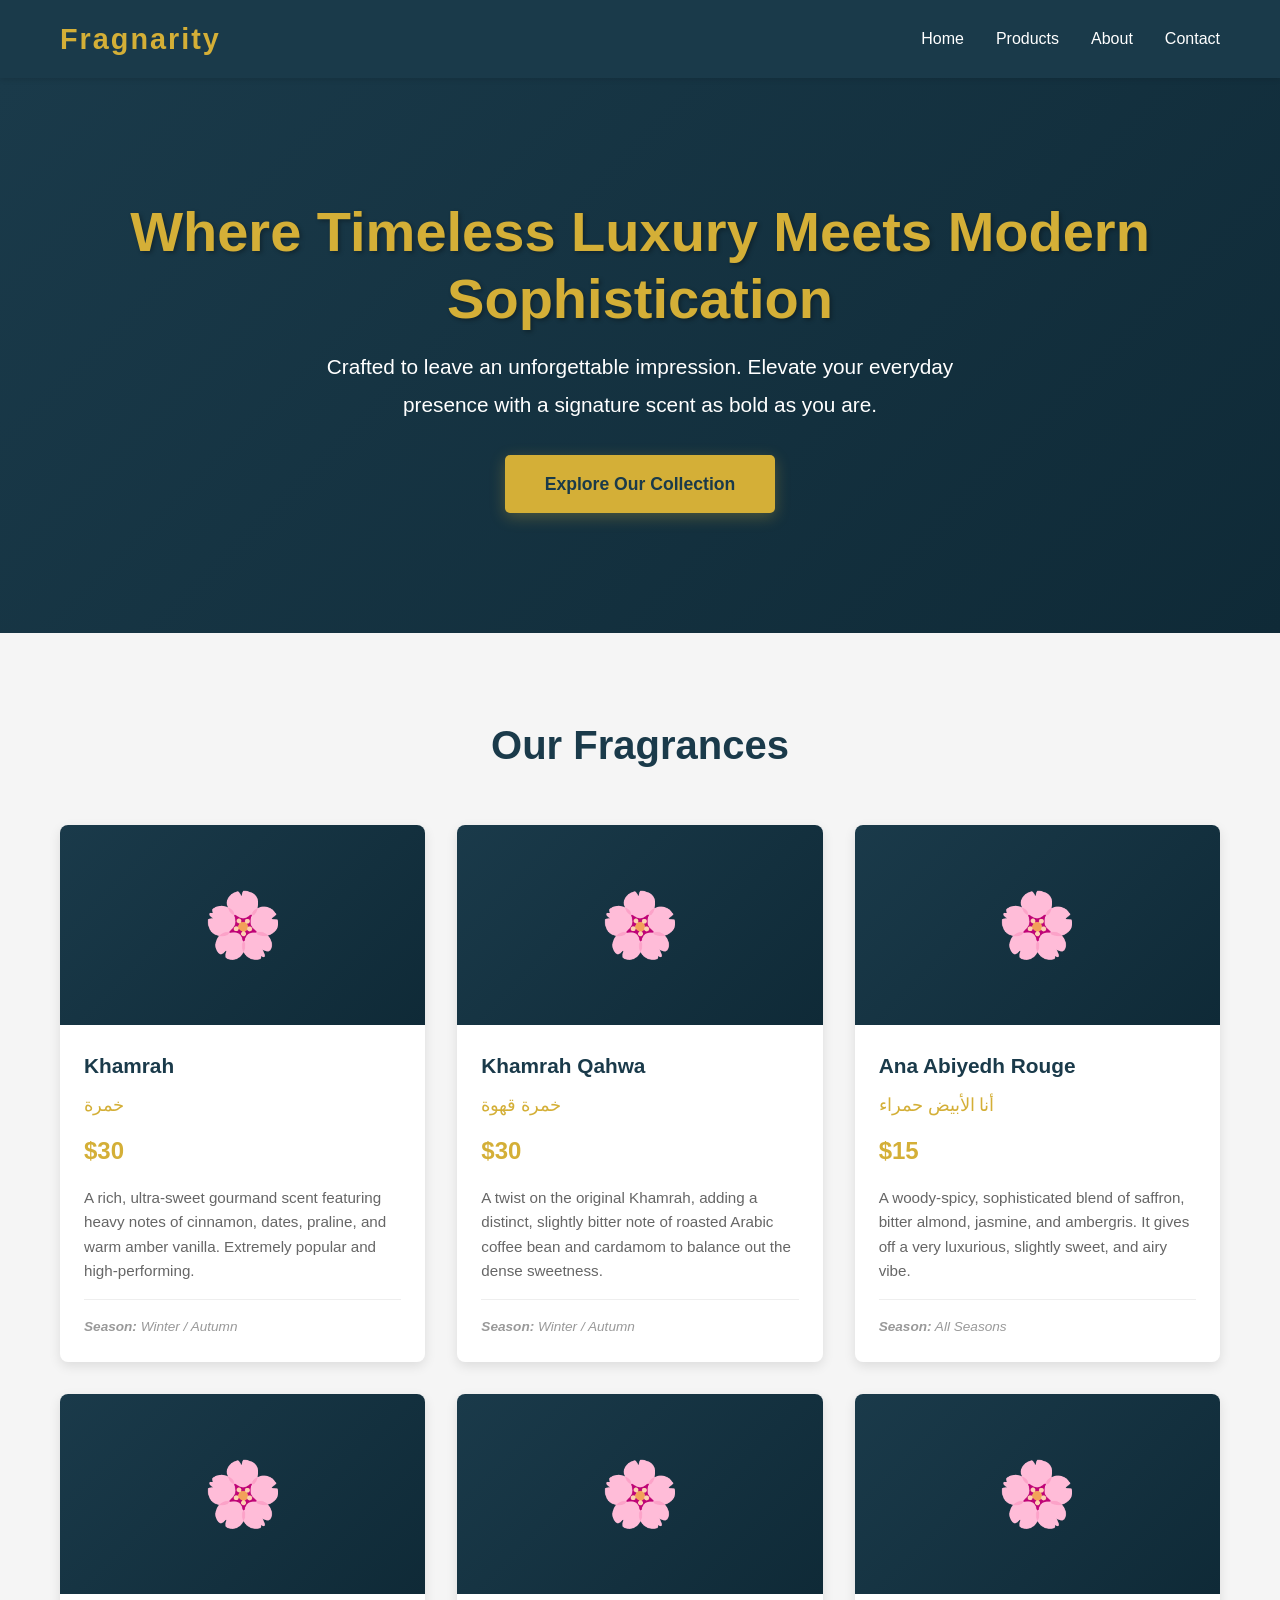
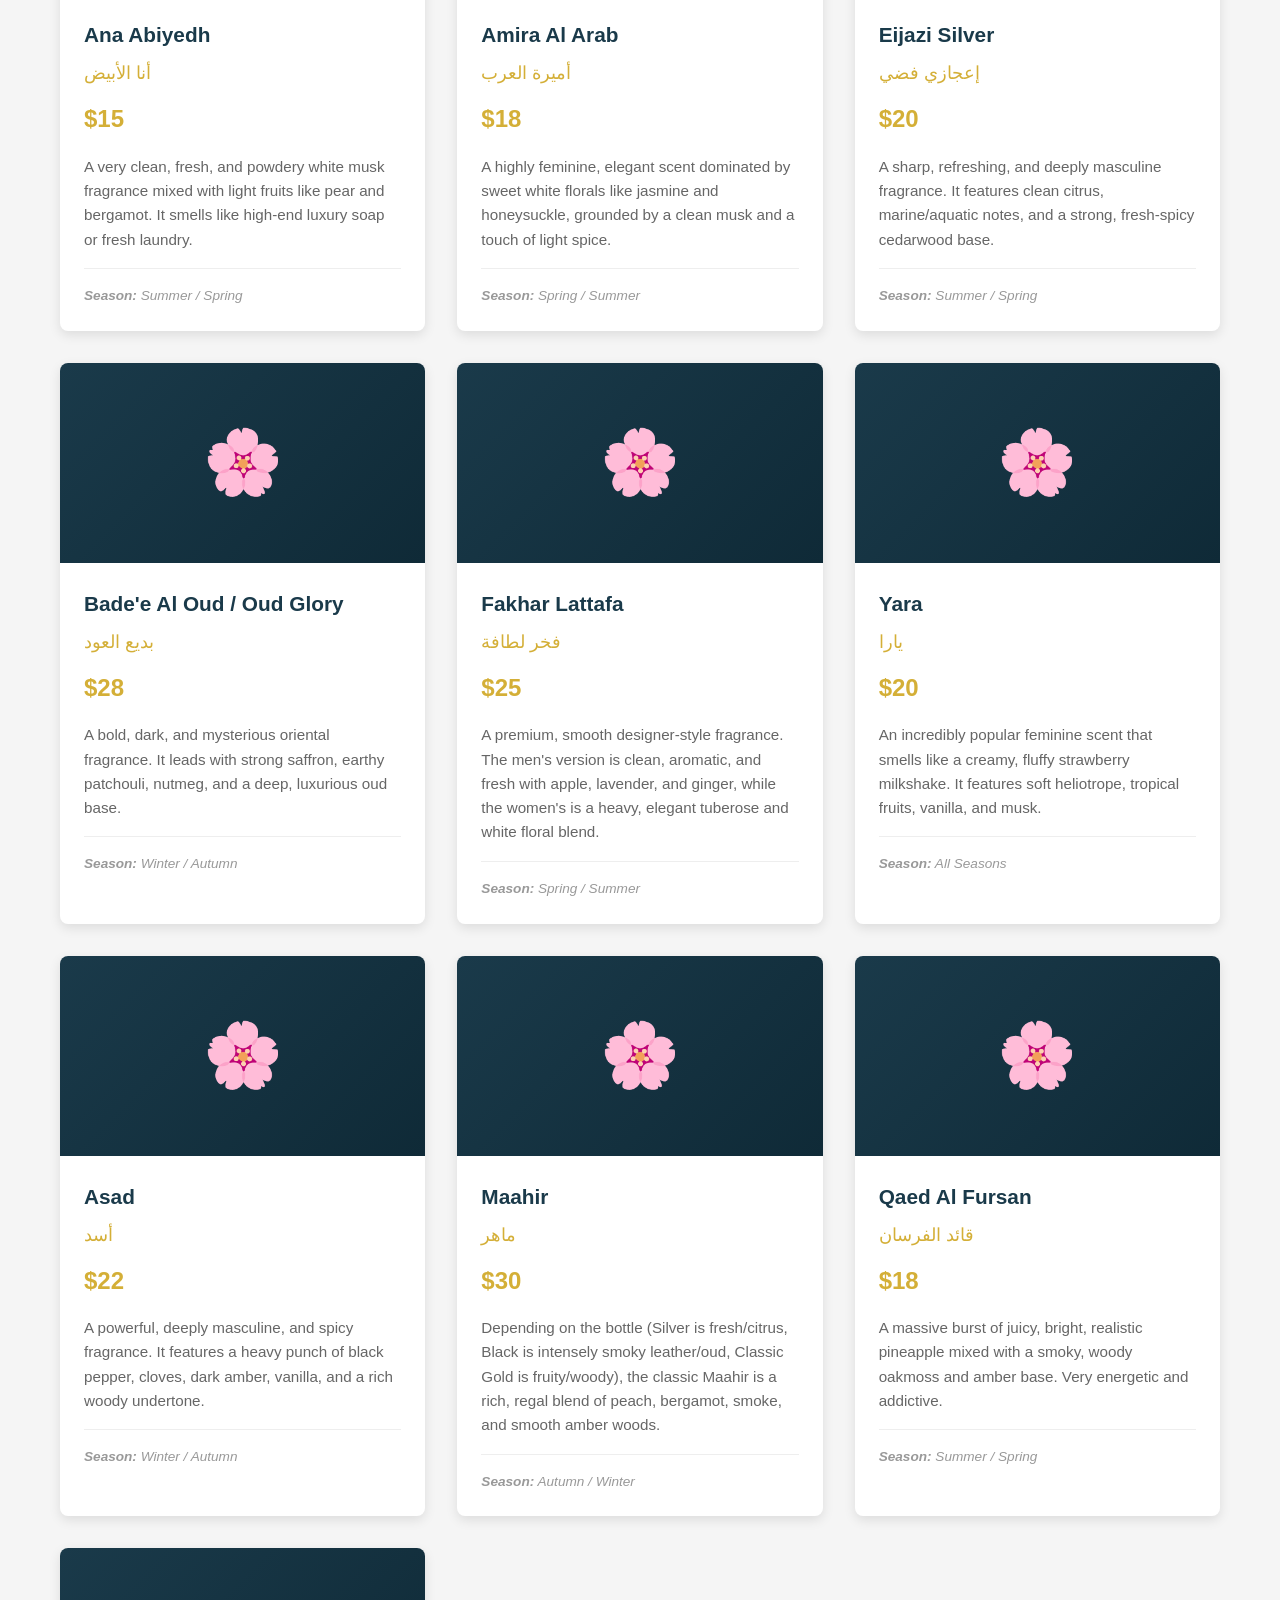
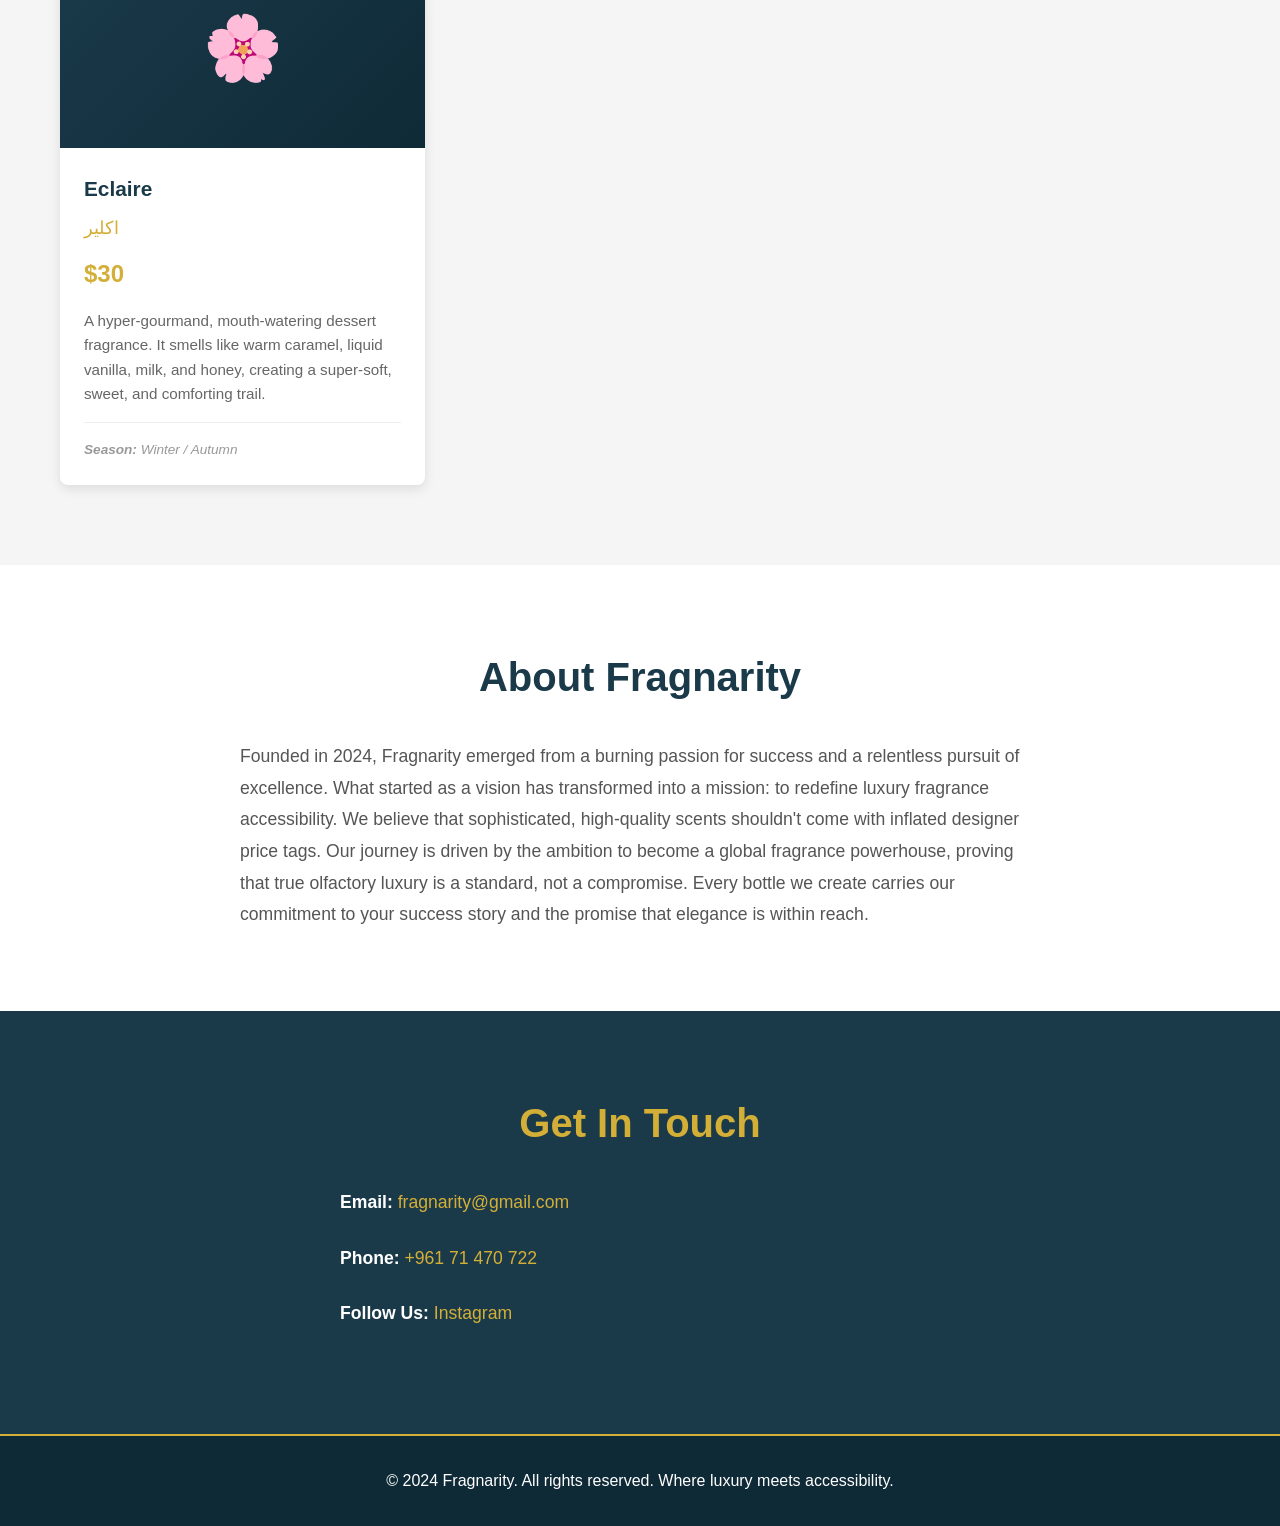
==== index.html @ d2500470 "Initial commit: Fragnarity luxury fragrance website with all 13 fragrances" ====
<!DOCTYPE html>
<html lang="en">
<head>
    <meta charset="UTF-8">
    <meta name="viewport" content="width=device-width, initial-scale=1.0">
    <title>Fragnarity - Luxury Fragrances</title>
    <link rel="stylesheet" href="styles.css">
</head>
<body>
    <!-- Navigation -->
    <nav class="navbar">
        <div class="container">
            <div class="logo">Fragnarity</div>
            <ul class="nav-links">
                <li><a href="#home">Home</a></li>
                <li><a href="#products">Products</a></li>
                <li><a href="#about">About</a></li>
                <li><a href="#contact">Contact</a></li>
            </ul>
        </div>
    </nav>

    <!-- Hero Section -->
    <section id="home" class="hero">
        <div class="hero-content">
            <h1>Where Timeless Luxury Meets Modern Sophistication</h1>
            <p>Crafted to leave an unforgettable impression. Elevate your everyday presence with a signature scent as bold as you are.</p>
            <a href="#products" class="cta-button">Explore Our Collection</a>
        </div>
    </section>

    <!-- Products Section -->
    <section id="products" class="products">
        <div class="container">
            <h2>Our Fragrances</h2>
            <div class="products-grid" id="productsGrid"></div>
        </div>
    </section>

    <!-- About Section -->
    <section id="about" class="about">
        <div class="container">
            <h2>About Fragnarity</h2>
            <p>Founded in 2024, Fragnarity emerged from a burning passion for success and a relentless pursuit of excellence. What started as a vision has transformed into a mission: to redefine luxury fragrance accessibility. We believe that sophisticated, high-quality scents shouldn't come with inflated designer price tags. Our journey is driven by the ambition to become a global fragrance powerhouse, proving that true olfactory luxury is a standard, not a compromise. Every bottle we create carries our commitment to your success story and the promise that elegance is within reach.</p>
        </div>
    </section>

    <!-- Contact Section -->
    <section id="contact" class="contact">
        <div class="container">
            <h2>Get In Touch</h2>
            <div class="contact-content">
                <div class="contact-info">
                    <p><strong>Email:</strong> <a href="mailto:fragnarity@gmail.com">fragnarity@gmail.com</a></p>
                    <p><strong>Phone:</strong> <a href="tel:+96171470722">+961 71 470 722</a></p>
                    <p><strong>Follow Us:</strong> <a href="https://www.instagram.com/fragnarity?igsh=MWprYTBudDVkbG15ZQ==" target="_blank">Instagram</a></p>
                </div>
            </div>
        </div>
    </section>

    <!-- Footer -->
    <footer>
        <p>&copy; 2024 Fragnarity. All rights reserved. Where luxury meets accessibility.</p>
    </footer>

    <script src="script.js"></script>
</body>
</html>
---- styles.css ----
* {
    margin: 0;
    padding: 0;
    box-sizing: border-box;
}

:root {
    --primary-color: #1a3a4a;
    --accent-color: #d4af37;
    --text-color: #333;
    --light-bg: #f5f5f5;
    --white: #ffffff;
}

body {
    font-family: 'Segoe UI', Tahoma, Geneva, Verdana, sans-serif;
    line-height: 1.6;
    color: var(--text-color);
}

.container {
    max-width: 1200px;
    margin: 0 auto;
    padding: 0 20px;
}

/* Navigation */
.navbar {
    background-color: var(--primary-color);
    padding: 1rem 0;
    position: sticky;
    top: 0;
    z-index: 100;
    box-shadow: 0 2px 5px rgba(0, 0, 0, 0.1);
}

.navbar .container {
    display: flex;
    justify-content: space-between;
    align-items: center;
}

.logo {
    font-size: 1.8rem;
    font-weight: bold;
    color: var(--accent-color);
    letter-spacing: 2px;
}

.nav-links {
    display: flex;
    list-style: none;
    gap: 2rem;
}

.nav-links a {
    color: var(--white);
    text-decoration: none;
    transition: color 0.3s ease;
    font-weight: 500;
}

.nav-links a:hover {
    color: var(--accent-color);
}

/* Hero Section */
.hero {
    background: linear-gradient(135deg, var(--primary-color) 0%, #0f2a37 100%);
    color: var(--white);
    padding: 120px 20px;
    text-align: center;
    min-height: 500px;
    display: flex;
    align-items: center;
    justify-content: center;
}

.hero-content h1 {
    font-size: 3.5rem;
    margin-bottom: 1rem;
    line-height: 1.2;
    color: var(--accent-color);
    text-shadow: 2px 2px 4px rgba(0, 0, 0, 0.3);
}

.hero-content p {
    font-size: 1.3rem;
    margin-bottom: 2rem;
    max-width: 700px;
    margin-left: auto;
    margin-right: auto;
    line-height: 1.8;
}

.cta-button {
    display: inline-block;
    background-color: var(--accent-color);
    color: var(--primary-color);
    padding: 15px 40px;
    text-decoration: none;
    border-radius: 5px;
    font-weight: bold;
    font-size: 1.1rem;
    transition: all 0.3s ease;
    box-shadow: 0 4px 15px rgba(212, 175, 55, 0.3);
}

.cta-button:hover {
    background-color: #e5c158;
    transform: translateY(-2px);
    box-shadow: 0 6px 20px rgba(212, 175, 55, 0.4);
}

/* Products Section */
.products {
    padding: 80px 20px;
    background-color: var(--light-bg);
}

.products h2 {
    text-align: center;
    font-size: 2.5rem;
    margin-bottom: 3rem;
    color: var(--primary-color);
}

.products-grid {
    display: grid;
    grid-template-columns: repeat(auto-fit, minmax(300px, 1fr));
    gap: 2rem;
}

.product-card {
    background: var(--white);
    border-radius: 8px;
    overflow: hidden;
    box-shadow: 0 4px 12px rgba(0, 0, 0, 0.1);
    transition: all 0.3s ease;
}

.product-card:hover {
    transform: translateY(-5px);
    box-shadow: 0 8px 20px rgba(0, 0, 0, 0.15);
}

.product-image {
    background: linear-gradient(135deg, var(--primary-color), #0f2a37);
    height: 200px;
    display: flex;
    align-items: center;
    justify-content: center;
    color: var(--accent-color);
    font-size: 4rem;
}

.product-content {
    padding: 1.5rem;
}

.product-name {
    font-size: 1.3rem;
    color: var(--primary-color);
    margin-bottom: 0.5rem;
    font-weight: bold;
}

.product-arabic {
    font-size: 1.1rem;
    color: var(--accent-color);
    margin-bottom: 0.8rem;
}

.product-price {
    font-size: 1.5rem;
    color: var(--accent-color);
    font-weight: bold;
    margin-bottom: 1rem;
}

.product-description {
    font-size: 0.95rem;
    color: #666;
    line-height: 1.6;
    margin-bottom: 0.8rem;
}

.product-season {
    font-size: 0.85rem;
    color: #999;
    font-style: italic;
    margin-top: 1rem;
    padding-top: 1rem;
    border-top: 1px solid #eee;
}

/* About Section */
.about {
    padding: 80px 20px;
    background-color: var(--white);
}

.about h2 {
    text-align: center;
    font-size: 2.5rem;
    margin-bottom: 2rem;
    color: var(--primary-color);
}

.about p {
    font-size: 1.1rem;
    line-height: 1.8;
    max-width: 800px;
    margin: 0 auto;
    color: #555;
}

/* Contact Section */
.contact {
    padding: 80px 20px;
    background-color: var(--primary-color);
    color: var(--white);
}

.contact h2 {
    text-align: center;
    font-size: 2.5rem;
    margin-bottom: 2rem;
    color: var(--accent-color);
}

.contact-content {
    max-width: 600px;
    margin: 0 auto;
}

.contact-info p {
    font-size: 1.1rem;
    margin-bottom: 1.5rem;
    line-height: 1.8;
}

.contact-info a {
    color: var(--accent-color);
    text-decoration: none;
    transition: all 0.3s ease;
}

.contact-info a:hover {
    text-decoration: underline;
}

/* Footer */
footer {
    background-color: #0f2a37;
    color: var(--white);
    text-align: center;
    padding: 2rem;
    border-top: 2px solid var(--accent-color);
}

footer p {
    margin: 0;
}

/* Responsive Design */
@media (max-width: 768px) {
    .hero-content h1 {
        font-size: 2rem;
    }

    .hero-content p {
        font-size: 1rem;
    }

    .nav-links {
        gap: 1rem;
        font-size: 0.9rem;
    }

    .products h2,
    .about h2,
    .contact h2 {
        font-size: 2rem;
    }

    .products-grid {
        grid-template-columns: 1fr;
    }
}

@media (max-width: 480px) {
    .hero-content h1 {
        font-size: 1.5rem;
    }

    .logo {
        font-size: 1.2rem;
    }

    .nav-links {
        gap: 0.5rem;
        font-size: 0.8rem;
    }
}
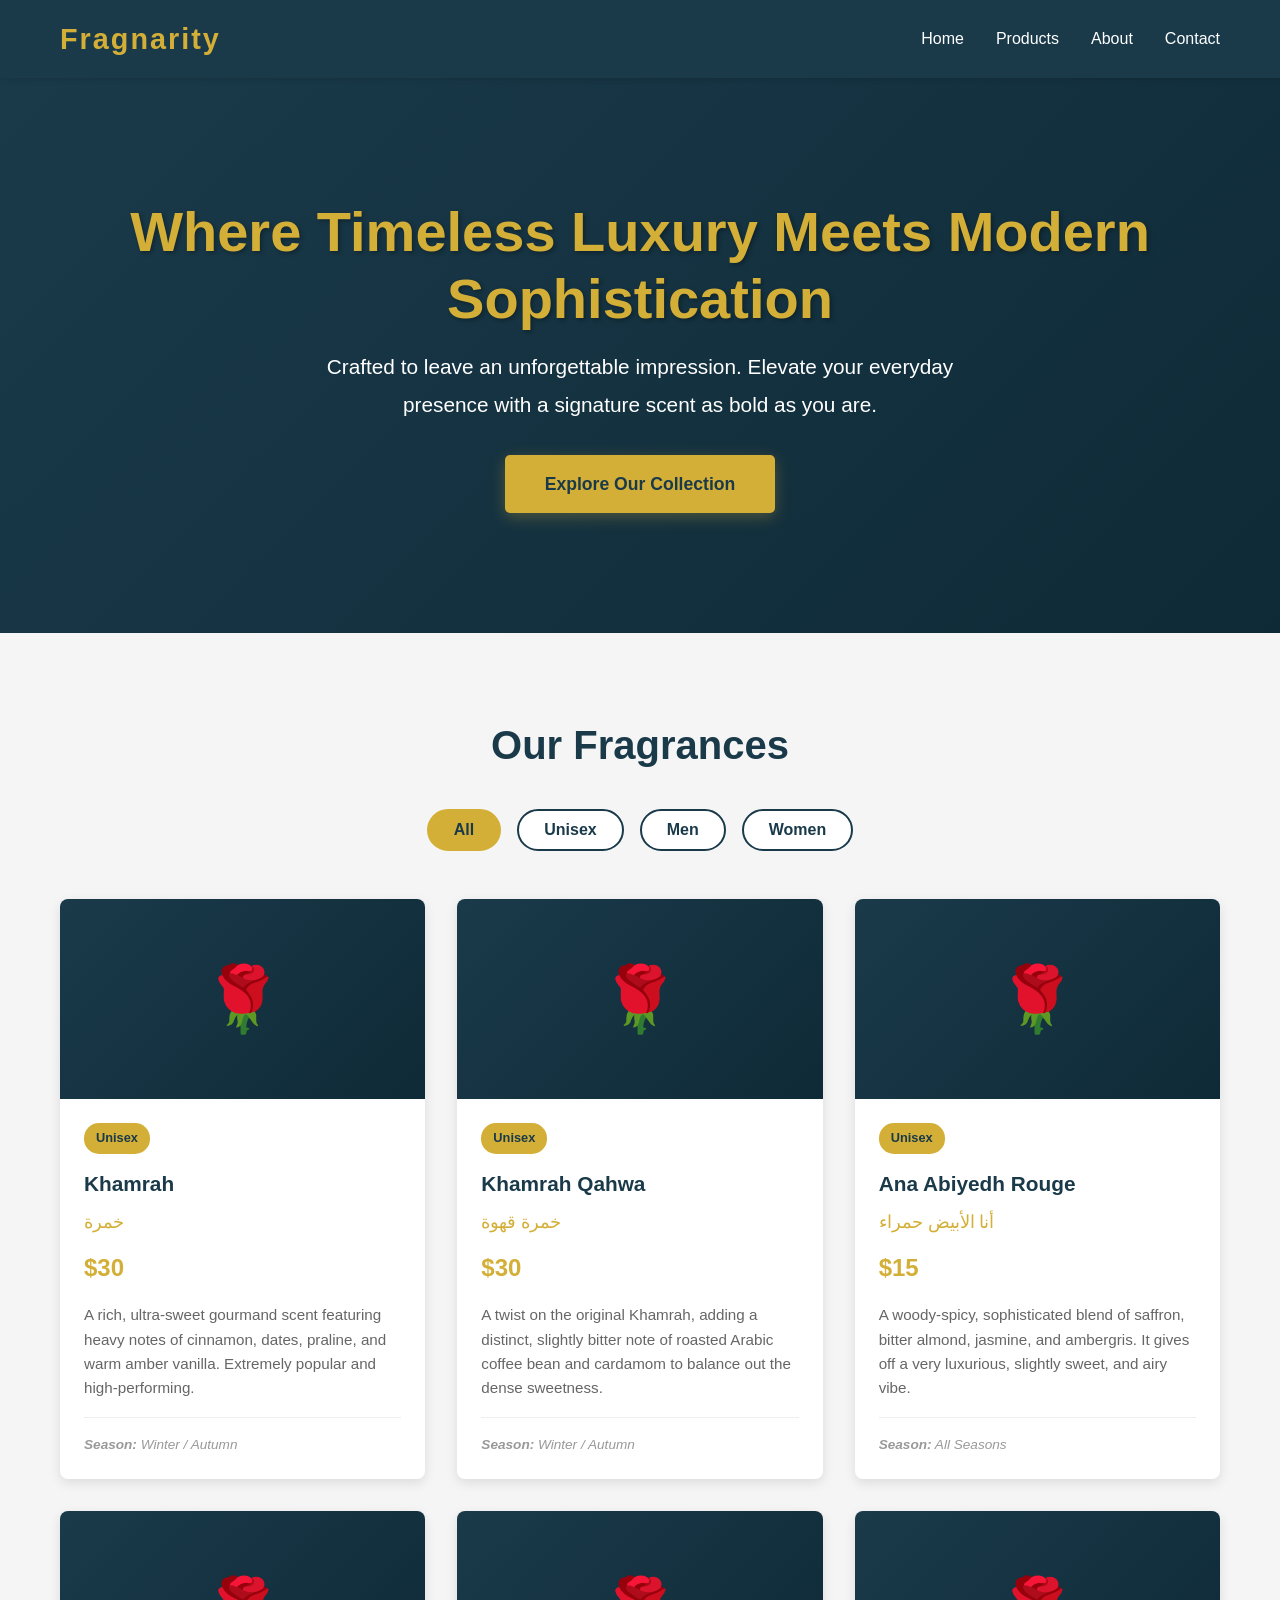
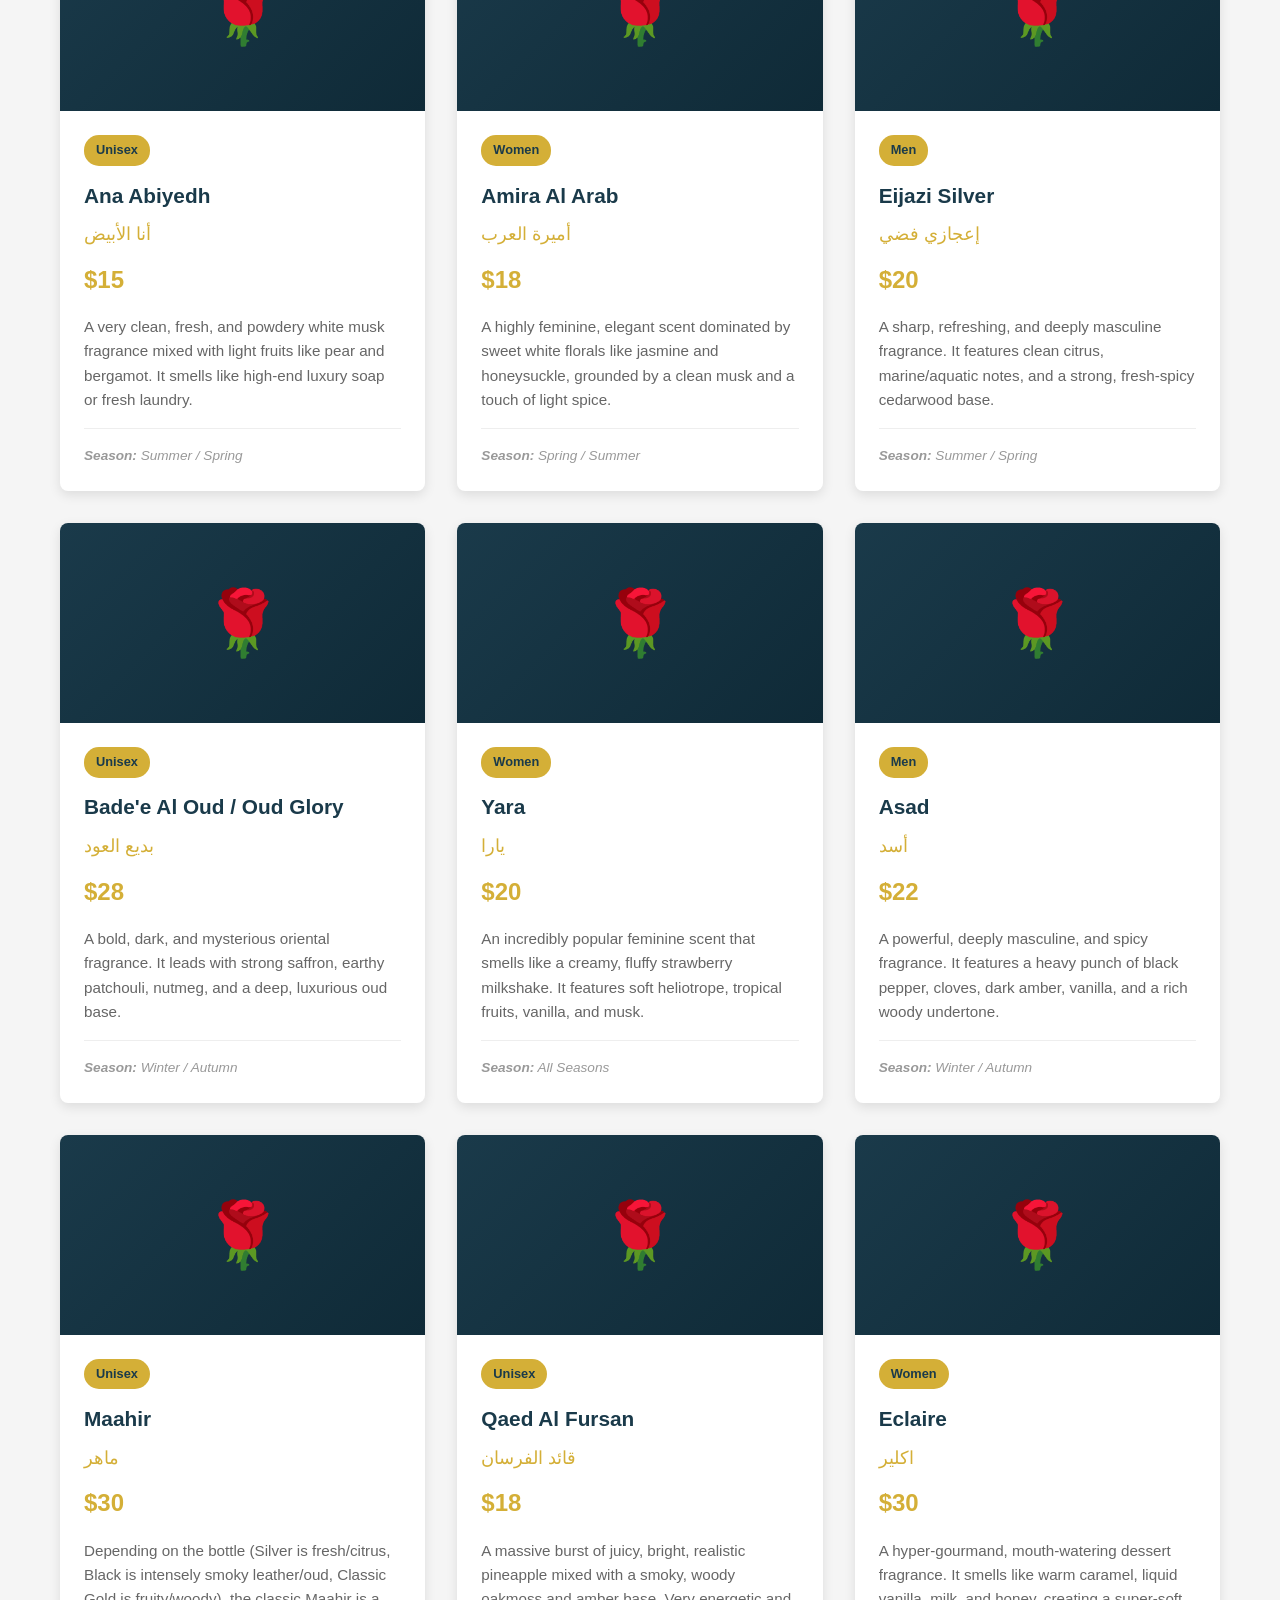
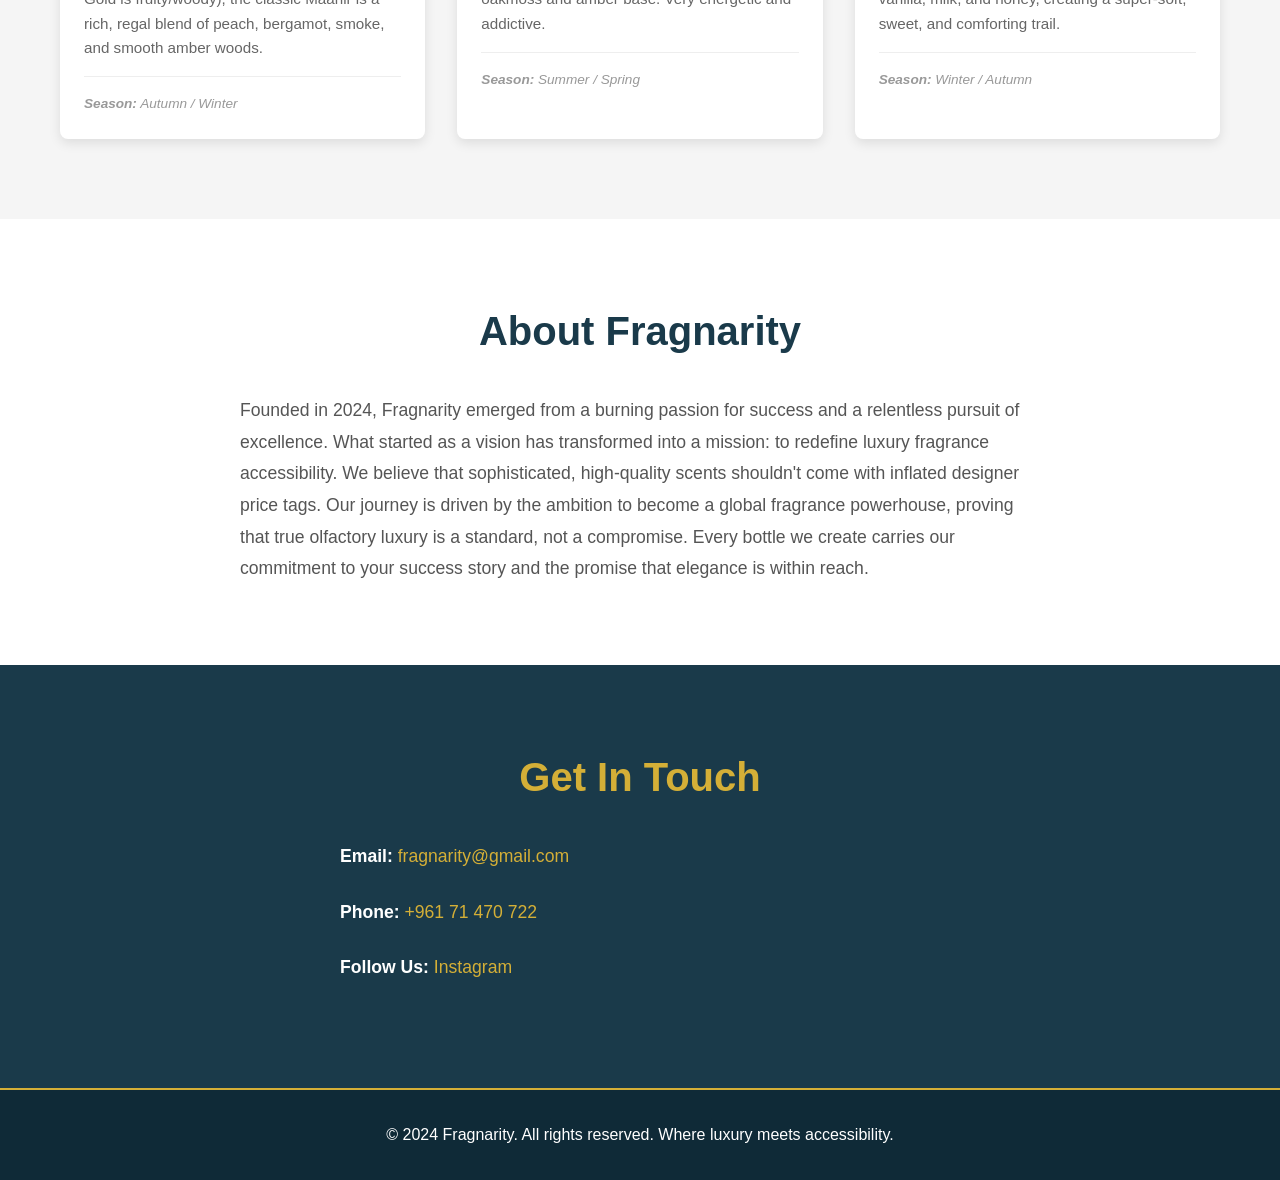
==== commit 097c7f34: "Add Men, Women, Unisex categories with filtering tabs" ====
--- a/index.html
+++ b/index.html
@@ -33,6 +33,15 @@
     <section id="products" class="products">
         <div class="container">
             <h2>Our Fragrances</h2>
+            
+            <!-- Category Tabs -->
+            <div class="category-tabs">
+                <button class="tab-button active" data-category="all">All</button>
+                <button class="tab-button" data-category="unisex">Unisex</button>
+                <button class="tab-button" data-category="men">Men</button>
+                <button class="tab-button" data-category="women">Women</button>
+            </div>
+
             <div class="products-grid" id="productsGrid"></div>
         </div>
     </section>
--- a/styles.css
+++ b/styles.css
@@ -121,8 +121,40 @@
 .products h2 {
     text-align: center;
     font-size: 2.5rem;
+    margin-bottom: 2rem;
+    color: var(--primary-color);
+}
+
+/* Category Tabs */
+.category-tabs {
+    display: flex;
+    justify-content: center;
+    gap: 1rem;
     margin-bottom: 3rem;
-    color: var(--primary-color);
+    flex-wrap: wrap;
+}
+
+.tab-button {
+    background-color: var(--white);
+    color: var(--primary-color);
+    border: 2px solid var(--primary-color);
+    padding: 10px 25px;
+    border-radius: 25px;
+    font-size: 1rem;
+    font-weight: bold;
+    cursor: pointer;
+    transition: all 0.3s ease;
+}
+
+.tab-button:hover {
+    background-color: var(--primary-color);
+    color: var(--white);
+}
+
+.tab-button.active {
+    background-color: var(--accent-color);
+    color: var(--primary-color);
+    border-color: var(--accent-color);
 }
 
 .products-grid {
@@ -156,6 +188,17 @@
 
 .product-content {
     padding: 1.5rem;
+}
+
+.product-category {
+    display: inline-block;
+    background-color: var(--accent-color);
+    color: var(--primary-color);
+    padding: 5px 12px;
+    border-radius: 15px;
+    font-size: 0.8rem;
+    font-weight: bold;
+    margin-bottom: 0.8rem;
 }
 
 .product-name {
@@ -287,6 +330,15 @@
     .products-grid {
         grid-template-columns: 1fr;
     }
+
+    .category-tabs {
+        gap: 0.5rem;
+    }
+
+    .tab-button {
+        padding: 8px 15px;
+        font-size: 0.9rem;
+    }
 }
 
 @media (max-width: 480px) {
@@ -302,4 +354,12 @@
         gap: 0.5rem;
         font-size: 0.8rem;
     }
+
+    .category-tabs {
+        flex-direction: column;
+    }
+
+    .tab-button {
+        width: 100%;
+    }
 }
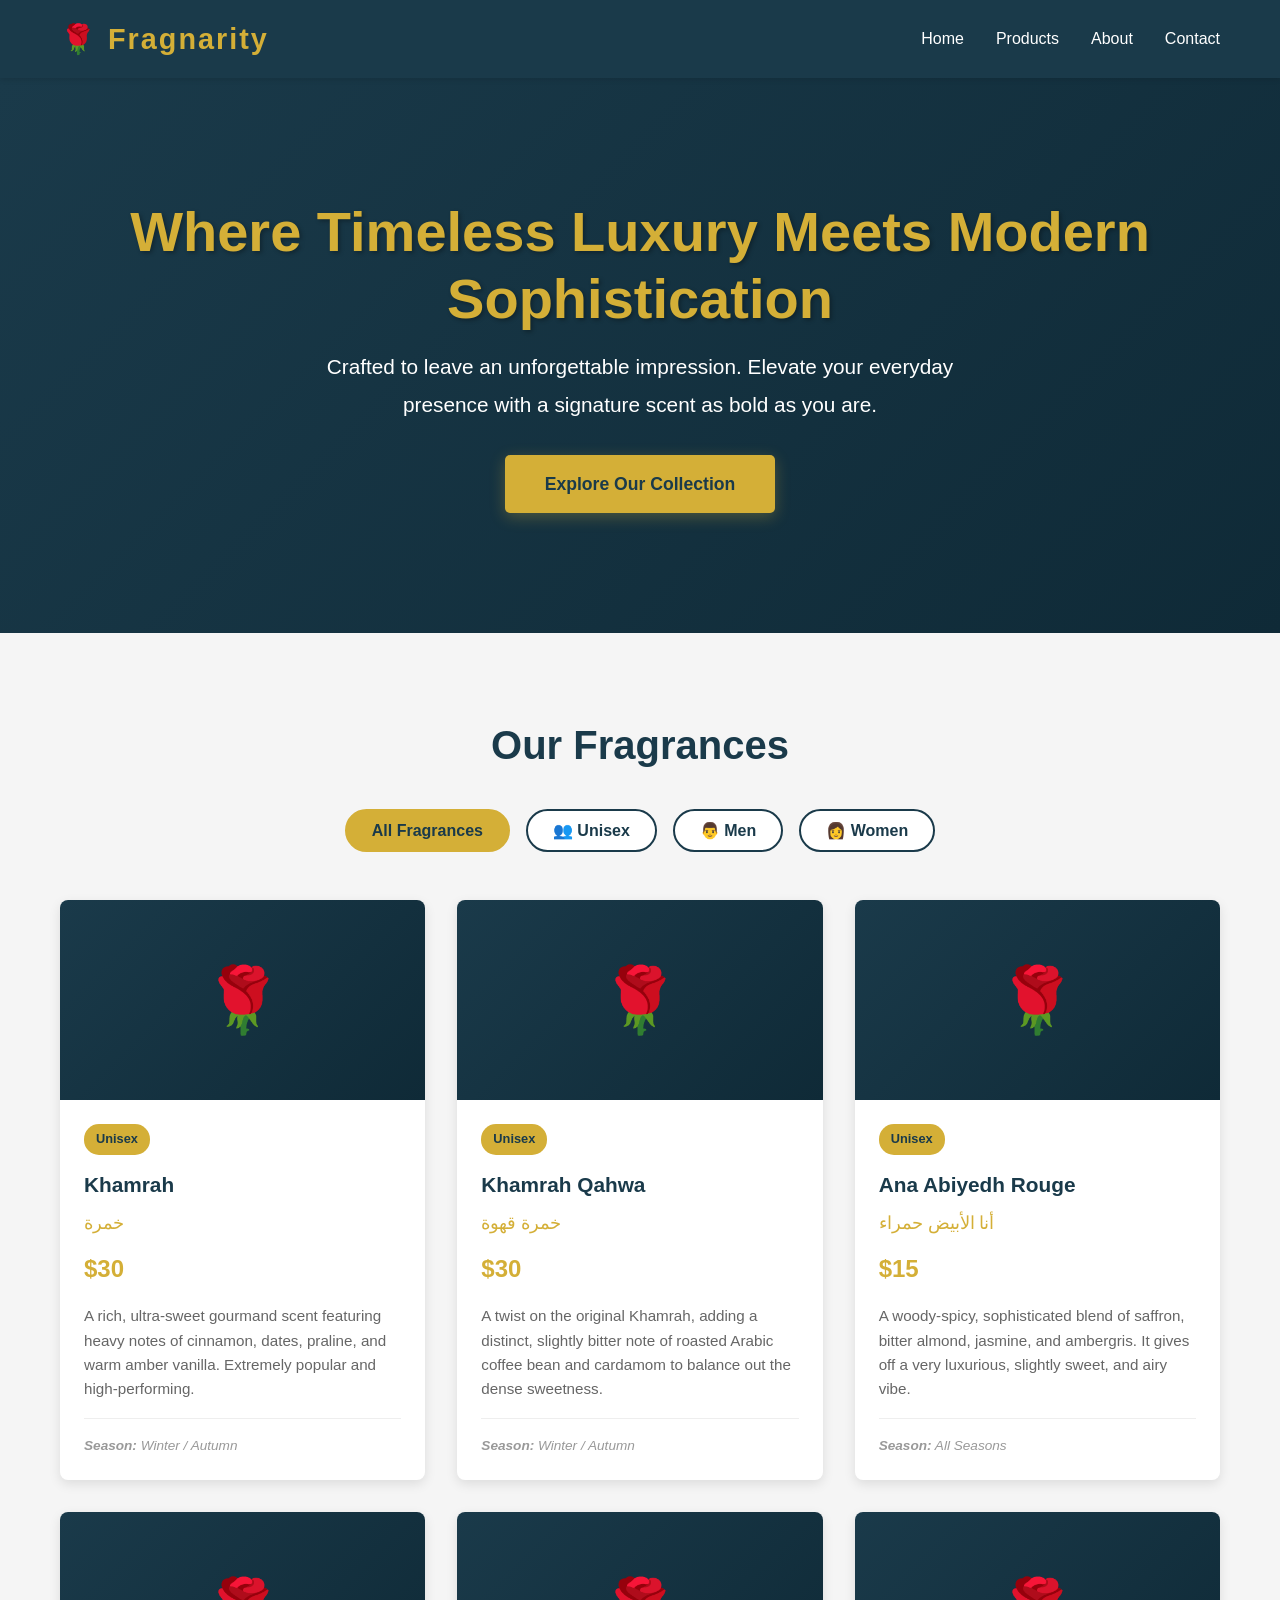
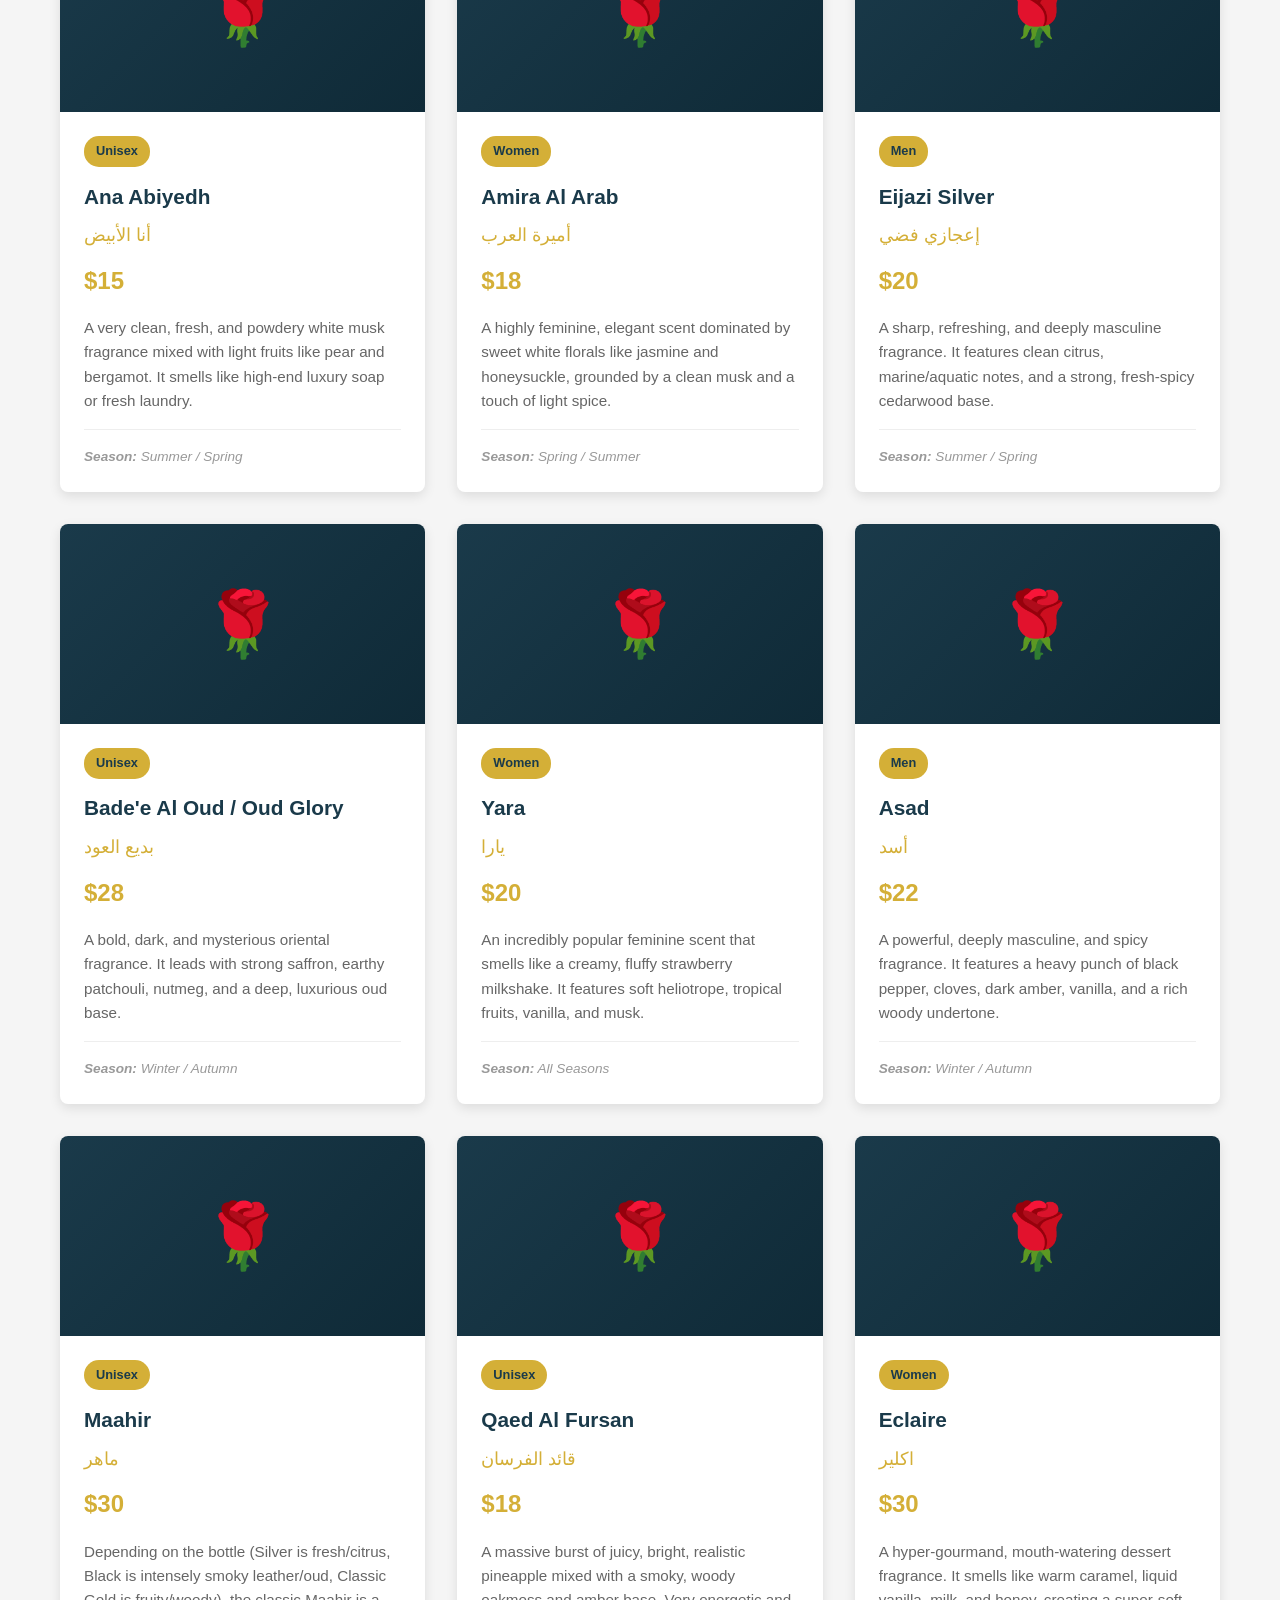
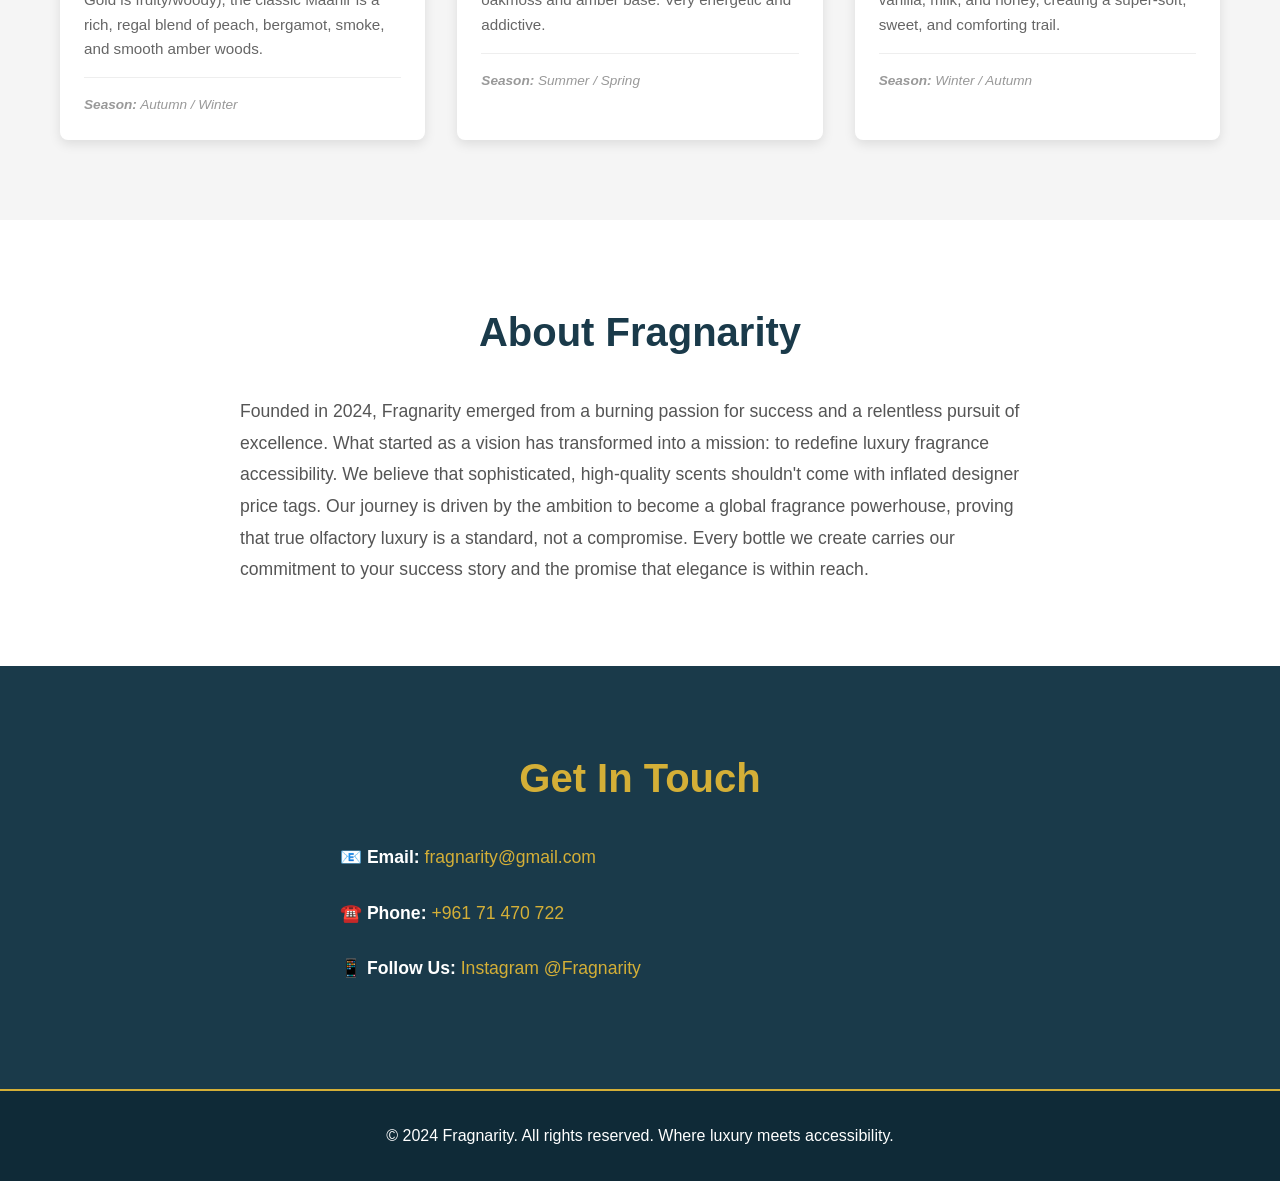
==== commit f18e162a: "Fix category filters - add console logging and improve initialization" ====
--- a/index.html
+++ b/index.html
@@ -4,13 +4,13 @@
     <meta charset="UTF-8">
     <meta name="viewport" content="width=device-width, initial-scale=1.0">
     <title>Fragnarity - Luxury Fragrances</title>
-    <link rel="stylesheet" href="styles.css">
+    <link rel="stylesheet" href="styles.css?v=2">
 </head>
 <body>
     <!-- Navigation -->
     <nav class="navbar">
         <div class="container">
-            <div class="logo">Fragnarity</div>
+            <div class="logo">🌹 Fragnarity</div>
             <ul class="nav-links">
                 <li><a href="#home">Home</a></li>
                 <li><a href="#products">Products</a></li>
@@ -36,10 +36,10 @@
             
             <!-- Category Tabs -->
             <div class="category-tabs">
-                <button class="tab-button active" data-category="all">All</button>
-                <button class="tab-button" data-category="unisex">Unisex</button>
-                <button class="tab-button" data-category="men">Men</button>
-                <button class="tab-button" data-category="women">Women</button>
+                <button class="tab-button active" data-category="all">All Fragrances</button>
+                <button class="tab-button" data-category="unisex">👥 Unisex</button>
+                <button class="tab-button" data-category="men">👨 Men</button>
+                <button class="tab-button" data-category="women">👩 Women</button>
             </div>
 
             <div class="products-grid" id="productsGrid"></div>
@@ -60,9 +60,9 @@
             <h2>Get In Touch</h2>
             <div class="contact-content">
                 <div class="contact-info">
-                    <p><strong>Email:</strong> <a href="mailto:fragnarity@gmail.com">fragnarity@gmail.com</a></p>
-                    <p><strong>Phone:</strong> <a href="tel:+96171470722">+961 71 470 722</a></p>
-                    <p><strong>Follow Us:</strong> <a href="https://www.instagram.com/fragnarity?igsh=MWprYTBudDVkbG15ZQ==" target="_blank">Instagram</a></p>
+                    <p><strong>📧 Email:</strong> <a href="mailto:fragnarity@gmail.com">fragnarity@gmail.com</a></p>
+                    <p><strong>☎️ Phone:</strong> <a href="tel:+96171470722">+961 71 470 722</a></p>
+                    <p><strong>📱 Follow Us:</strong> <a href="https://www.instagram.com/fragnarity?igsh=MWprYTBudDVkbG15ZQ==" target="_blank">Instagram @Fragnarity</a></p>
                 </div>
             </div>
         </div>
@@ -73,6 +73,6 @@
         <p>&copy; 2024 Fragnarity. All rights reserved. Where luxury meets accessibility.</p>
     </footer>
 
-    <script src="script.js"></script>
+    <script src="script.js?v=2"></script>
 </body>
 </html>
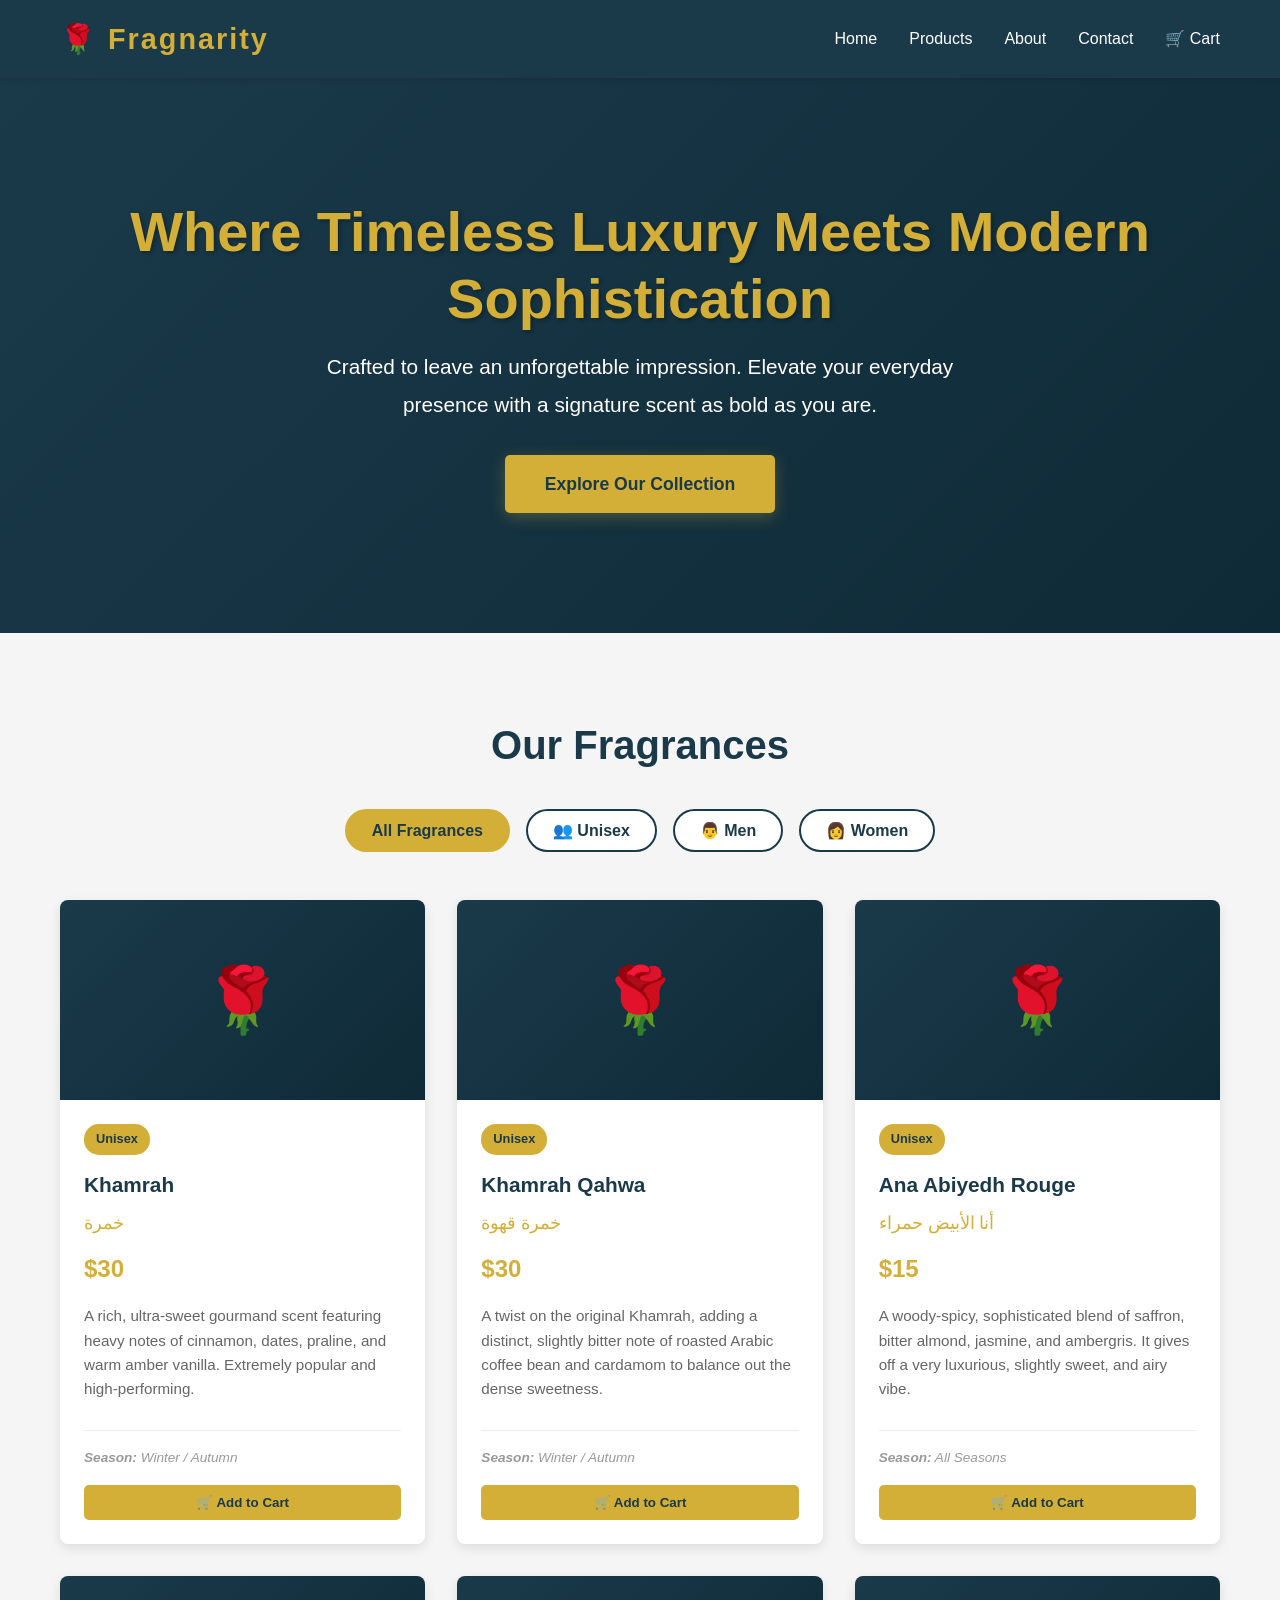
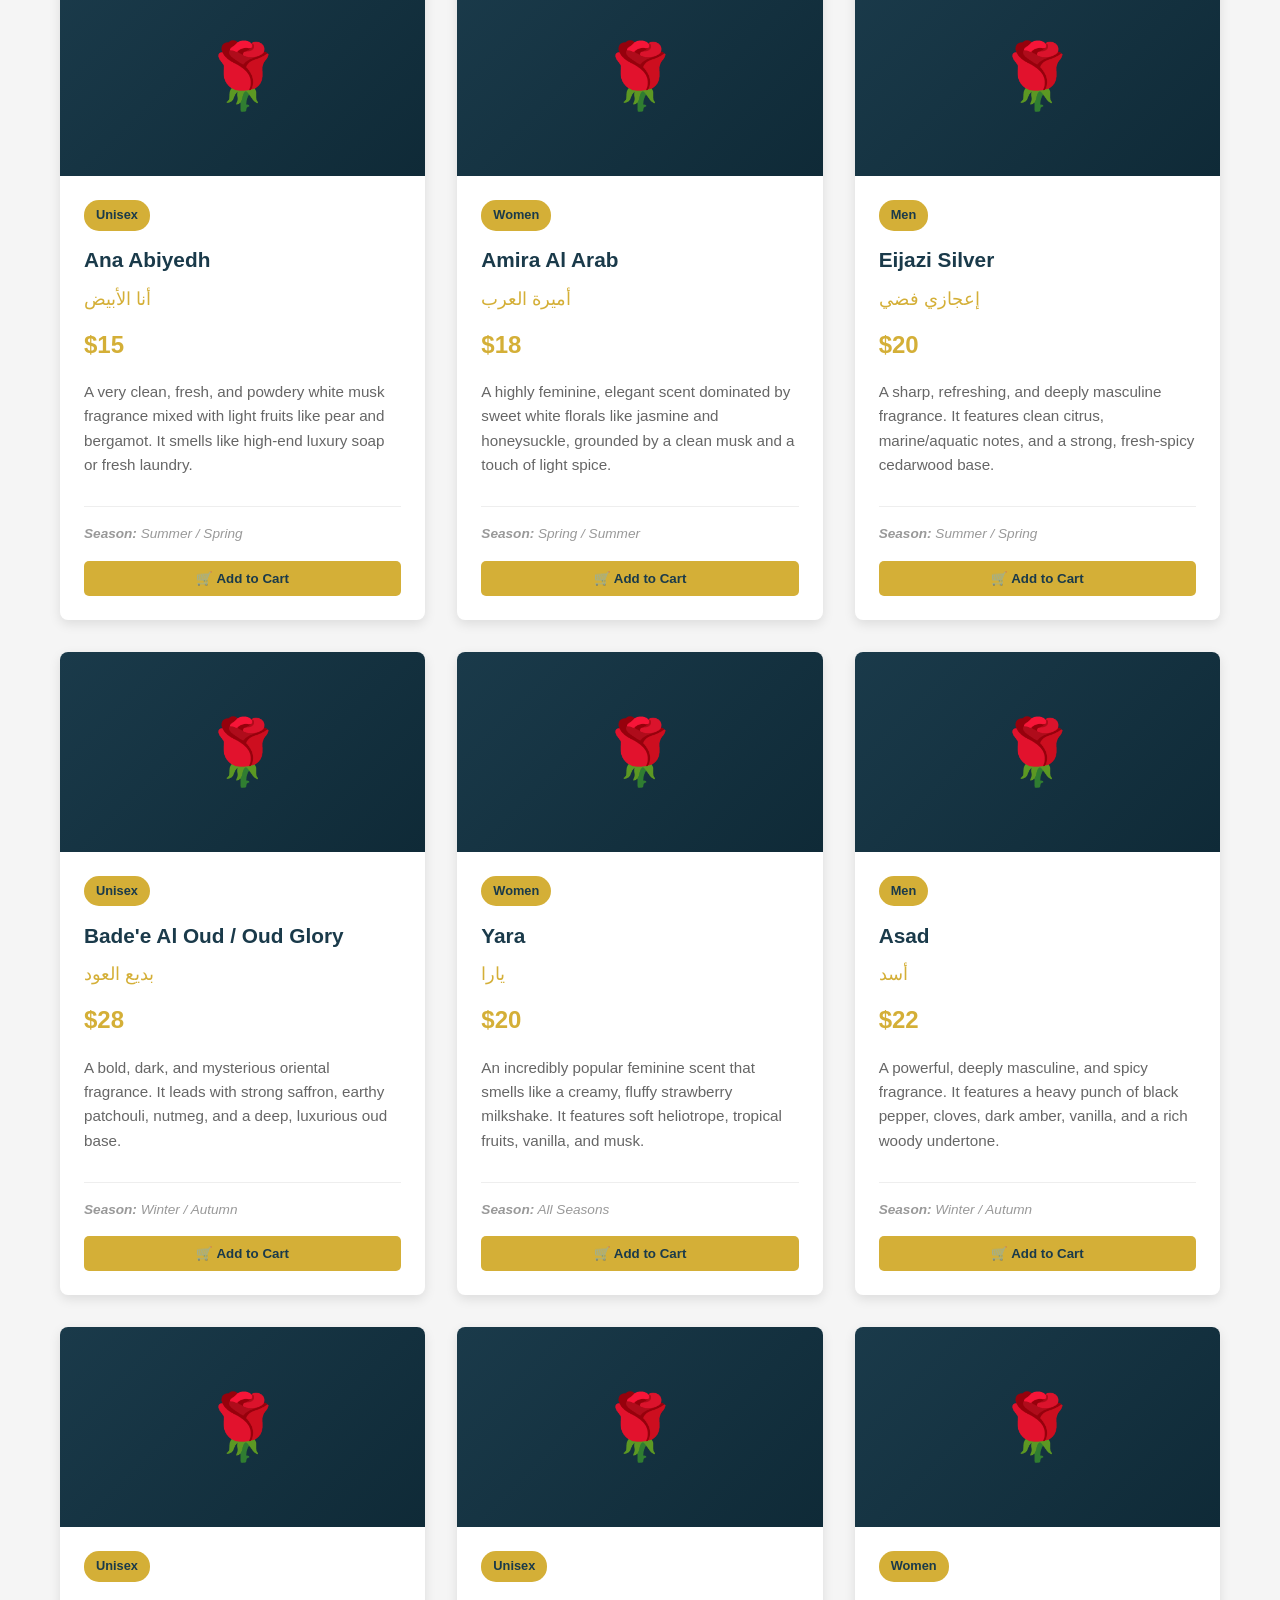
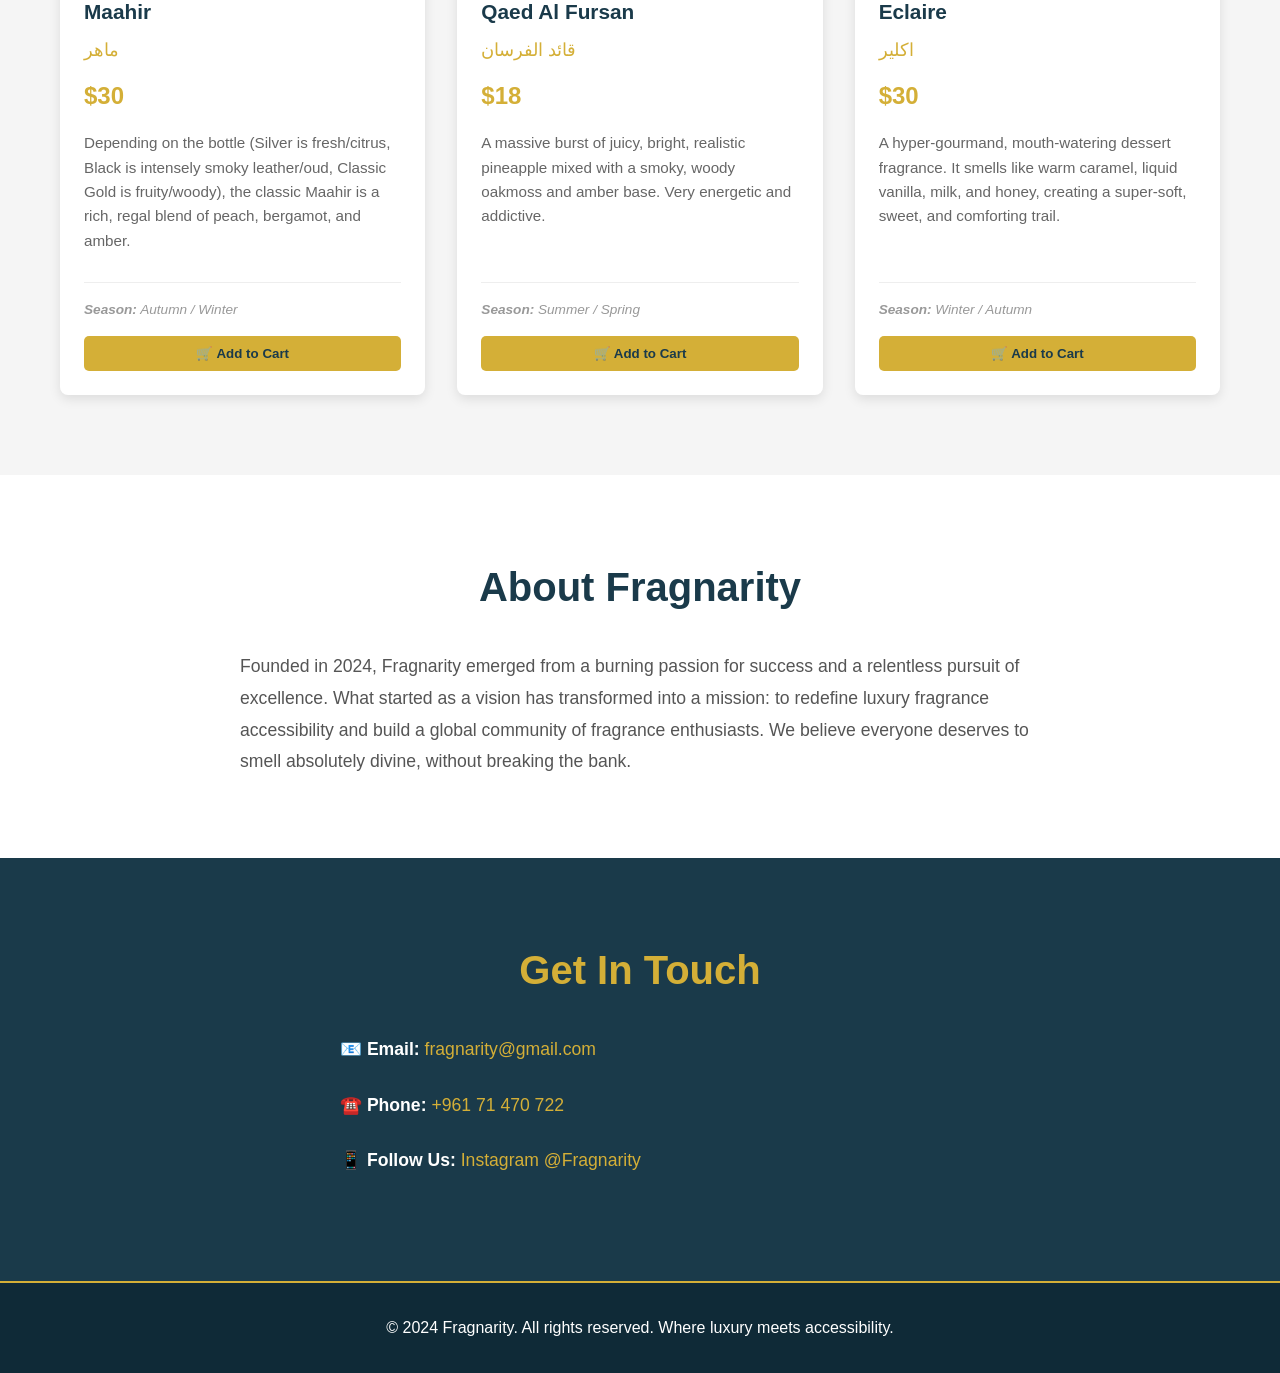
==== commit 442af004: "Add shopping cart modal and checkout functionality" ====
--- a/index.html
+++ b/index.html
@@ -4,9 +4,12 @@
     <meta charset="UTF-8">
     <meta name="viewport" content="width=device-width, initial-scale=1.0">
     <title>Fragnarity - Luxury Fragrances</title>
-    <link rel="stylesheet" href="styles.css?v=2">
+    <link rel="stylesheet" href="styles.css?v=3">
 </head>
 <body>
+    <!-- Notification -->
+    <div id="notification" class="notification"></div>
+
     <!-- Navigation -->
     <nav class="navbar">
         <div class="container">
@@ -16,9 +19,29 @@
                 <li><a href="#products">Products</a></li>
                 <li><a href="#about">About</a></li>
                 <li><a href="#contact">Contact</a></li>
+                <li><a href="#" onclick="openCart(); return false;" class="cart-link">
+                    🛒 Cart
+                    <span id="cartCount" class="cart-count"></span>
+                </a></li>
             </ul>
         </div>
     </nav>
+
+    <!-- Cart Modal -->
+    <div id="cartModal" class="modal">
+        <div class="modal-content">
+            <div class="modal-header">
+                <h2>Shopping Cart</h2>
+                <button onclick="closeCart()" class="close">&times;</button>
+            </div>
+            <div id="cartItems" class="cart-items"></div>
+            <div class="modal-footer">
+                <div id="cartTotal" class="cart-total"><strong>Total: $0.00</strong></div>
+                <button onclick="checkout()" class="btn-checkout">Proceed to Checkout</button>
+                <button onclick="closeCart()" class="btn-continue">Continue Shopping</button>
+            </div>
+        </div>
+    </div>
 
     <!-- Hero Section -->
     <section id="home" class="hero">
@@ -50,7 +73,7 @@
     <section id="about" class="about">
         <div class="container">
             <h2>About Fragnarity</h2>
-            <p>Founded in 2024, Fragnarity emerged from a burning passion for success and a relentless pursuit of excellence. What started as a vision has transformed into a mission: to redefine luxury fragrance accessibility. We believe that sophisticated, high-quality scents shouldn't come with inflated designer price tags. Our journey is driven by the ambition to become a global fragrance powerhouse, proving that true olfactory luxury is a standard, not a compromise. Every bottle we create carries our commitment to your success story and the promise that elegance is within reach.</p>
+            <p>Founded in 2024, Fragnarity emerged from a burning passion for success and a relentless pursuit of excellence. What started as a vision has transformed into a mission: to redefine luxury fragrance accessibility and build a global community of fragrance enthusiasts. We believe everyone deserves to smell absolutely divine, without breaking the bank.</p>
         </div>
     </section>
 
@@ -73,6 +96,6 @@
         <p>&copy; 2024 Fragnarity. All rights reserved. Where luxury meets accessibility.</p>
     </footer>
 
-    <script src="script.js?v=2"></script>
+    <script src="script.js?v=3"></script>
 </body>
-</html>+</html>
--- a/styles.css
+++ b/styles.css
@@ -22,6 +22,32 @@
     max-width: 1200px;
     margin: 0 auto;
     padding: 0 20px;
+}
+
+/* Notification */
+.notification {
+    position: fixed;
+    top: 20px;
+    right: 20px;
+    background-color: #4caf50;
+    color: white;
+    padding: 1rem 1.5rem;
+    border-radius: 5px;
+    box-shadow: 0 4px 12px rgba(0, 0, 0, 0.15);
+    display: none;
+    z-index: 1000;
+    animation: slideIn 0.3s ease;
+}
+
+@keyframes slideIn {
+    from {
+        transform: translateX(400px);
+        opacity: 0;
+    }
+    to {
+        transform: translateX(0);
+        opacity: 1;
+    }
 }
 
 /* Navigation */
@@ -51,6 +77,7 @@
     display: flex;
     list-style: none;
     gap: 2rem;
+    align-items: center;
 }
 
 .nav-links a {
@@ -58,10 +85,32 @@
     text-decoration: none;
     transition: color 0.3s ease;
     font-weight: 500;
+    position: relative;
 }
 
 .nav-links a:hover {
     color: var(--accent-color);
+}
+
+.cart-link {
+    position: relative;
+}
+
+.cart-count {
+    position: absolute;
+    top: -8px;
+    right: -12px;
+    background-color: #ff6b6b;
+    color: white;
+    border-radius: 50%;
+    width: 24px;
+    height: 24px;
+    display: flex;
+    align-items: center;
+    justify-content: center;
+    font-size: 0.8rem;
+    font-weight: bold;
+    display: none;
 }
 
 /* Hero Section */
@@ -169,6 +218,8 @@
     overflow: hidden;
     box-shadow: 0 4px 12px rgba(0, 0, 0, 0.1);
     transition: all 0.3s ease;
+    display: flex;
+    flex-direction: column;
 }
 
 .product-card:hover {
@@ -188,6 +239,9 @@
 
 .product-content {
     padding: 1.5rem;
+    flex-grow: 1;
+    display: flex;
+    flex-direction: column;
 }
 
 .product-category {
@@ -199,6 +253,7 @@
     font-size: 0.8rem;
     font-weight: bold;
     margin-bottom: 0.8rem;
+    width: fit-content;
 }
 
 .product-name {
@@ -226,6 +281,7 @@
     color: #666;
     line-height: 1.6;
     margin-bottom: 0.8rem;
+    flex-grow: 1;
 }
 
 .product-season {
@@ -235,6 +291,23 @@
     margin-top: 1rem;
     padding-top: 1rem;
     border-top: 1px solid #eee;
+    margin-bottom: 1rem;
+}
+
+.btn-add-to-cart {
+    background-color: var(--accent-color);
+    color: var(--primary-color);
+    border: none;
+    padding: 10px 20px;
+    border-radius: 5px;
+    font-weight: bold;
+    cursor: pointer;
+    transition: all 0.3s ease;
+}
+
+.btn-add-to-cart:hover {
+    background-color: #e5c158;
+    transform: scale(1.05);
 }
 
 /* About Section */
@@ -306,6 +379,178 @@
     margin: 0;
 }
 
+/* Modal */
+.modal {
+    display: none;
+    position: fixed;
+    z-index: 999;
+    left: 0;
+    top: 0;
+    width: 100%;
+    height: 100%;
+    background-color: rgba(0, 0, 0, 0.6);
+    animation: fadeIn 0.3s ease;
+}
+
+@keyframes fadeIn {
+    from { opacity: 0; }
+    to { opacity: 1; }
+}
+
+.modal-content {
+    background-color: var(--white);
+    margin: 5% auto;
+    padding: 0;
+    border-radius: 8px;
+    max-width: 600px;
+    max-height: 80vh;
+    display: flex;
+    flex-direction: column;
+    box-shadow: 0 8px 32px rgba(0, 0, 0, 0.2);
+}
+
+.modal-header {
+    display: flex;
+    justify-content: space-between;
+    align-items: center;
+    padding: 2rem;
+    border-bottom: 2px solid var(--light-bg);
+}
+
+.modal-header h2 {
+    margin: 0;
+    color: var(--primary-color);
+}
+
+.close {
+    background: none;
+    border: none;
+    font-size: 2rem;
+    cursor: pointer;
+    color: var(--primary-color);
+    transition: all 0.3s ease;
+}
+
+.close:hover {
+    color: var(--accent-color);
+}
+
+.cart-items {
+    padding: 2rem;
+    overflow-y: auto;
+    flex-grow: 1;
+}
+
+.cart-item {
+    display: flex;
+    justify-content: space-between;
+    align-items: center;
+    padding: 1rem;
+    border-bottom: 1px solid var(--light-bg);
+    gap: 1rem;
+}
+
+.cart-item-info {
+    flex-grow: 1;
+}
+
+.cart-item-info h3 {
+    margin: 0 0 0.5rem 0;
+    color: var(--primary-color);
+}
+
+.cart-item-info p {
+    margin: 0;
+    font-size: 0.9rem;
+    color: #999;
+}
+
+.cart-item-info .price {
+    color: var(--accent-color);
+    font-weight: bold;
+}
+
+.cart-item-controls {
+    display: flex;
+    gap: 0.5rem;
+    align-items: center;
+}
+
+.cart-item-controls input {
+    width: 50px;
+    padding: 5px;
+    border: 1px solid var(--light-bg);
+    border-radius: 3px;
+}
+
+.btn-remove {
+    background-color: #ff6b6b;
+    color: white;
+    border: none;
+    padding: 5px 10px;
+    border-radius: 3px;
+    cursor: pointer;
+    font-size: 0.9rem;
+    transition: all 0.3s ease;
+}
+
+.btn-remove:hover {
+    background-color: #ff5252;
+}
+
+.cart-item-total {
+    font-weight: bold;
+    color: var(--primary-color);
+    min-width: 80px;
+    text-align: right;
+}
+
+.modal-footer {
+    padding: 2rem;
+    border-top: 2px solid var(--light-bg);
+    display: flex;
+    flex-direction: column;
+    gap: 1rem;
+}
+
+.cart-total {
+    font-size: 1.3rem;
+    color: var(--primary-color);
+    text-align: right;
+}
+
+.btn-checkout {
+    background-color: var(--accent-color);
+    color: var(--primary-color);
+    border: none;
+    padding: 15px;
+    border-radius: 5px;
+    font-weight: bold;
+    font-size: 1rem;
+    cursor: pointer;
+    transition: all 0.3s ease;
+}
+
+.btn-checkout:hover {
+    background-color: #e5c158;
+    transform: scale(1.02);
+}
+
+.btn-continue {
+    background-color: var(--primary-color);
+    color: var(--white);
+    border: none;
+    padding: 12px;
+    border-radius: 5px;
+    font-weight: bold;
+    cursor: pointer;
+    transition: all 0.3s ease;
+}
+
+.btn-continue:hover {
+    background-color: #0f2a37;
+}
+
 /* Responsive Design */
 @media (max-width: 768px) {
     .hero-content h1 {
@@ -339,6 +584,20 @@
         padding: 8px 15px;
         font-size: 0.9rem;
     }
+
+    .modal-content {
+        margin: 20% auto;
+        max-width: 90%;
+    }
+
+    .cart-item {
+        flex-wrap: wrap;
+    }
+
+    .cart-item-total {
+        width: 100%;
+        text-align: right;
+    }
 }
 
 @media (max-width: 480px) {
@@ -362,4 +621,15 @@
     .tab-button {
         width: 100%;
     }
-}+
+    .modal-content {
+        margin: 30% auto;
+        max-height: 70vh;
+    }
+
+    .modal-header,
+    .modal-footer,
+    .cart-items {
+        padding: 1rem;
+    }
+}
